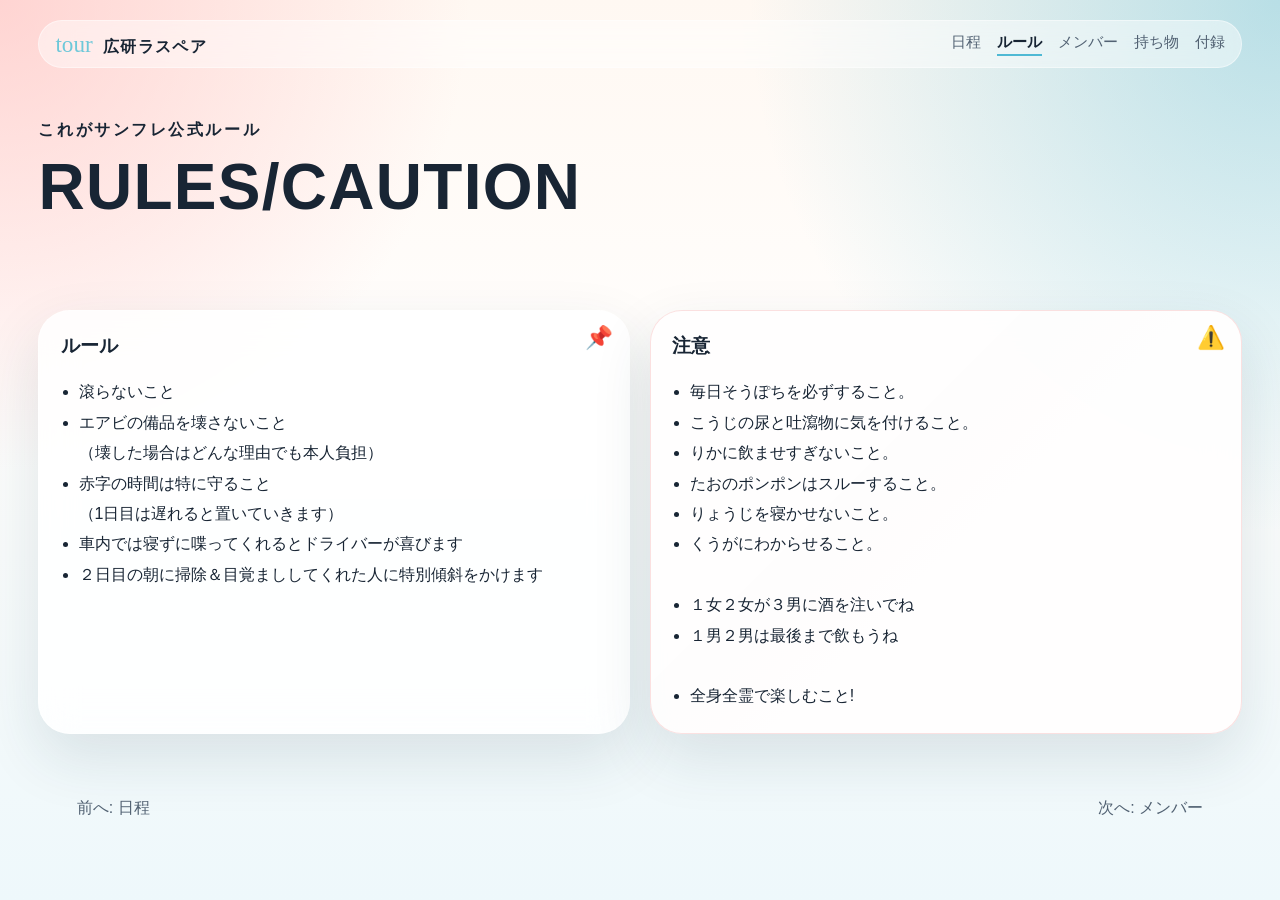
==== pages/rules.html @ 14bb3882 "Publish travel guide site" ====
<!DOCTYPE html>
<html lang="ja">
<head>
  <meta charset="UTF-8">
  <meta name="viewport" content="width=device-width, initial-scale=1.0">
  <title>ルール | 広研ラスペア tour</title>
  <meta name="description" content="広研ラスペア旅行のしおりのルールページ。公式ルールと注意メモを確認できます。">
  <link rel="stylesheet" href="../styles.css">
</head>
<body class="rules-page">
  <div class="page-shell subpage-shell">
    <nav class="topbar page-topbar">
      <a class="brand" href="../index.html">
        <span class="brand-script">tour</span>
        <span class="brand-main">広研ラスペア</span>
      </a>
      <div class="topbar-links">
        <a href="schedule.html">日程</a>
        <a class="is-active" href="rules.html">ルール</a>
        <a href="members.html">メンバー</a>
        <a href="packing.html">持ち物</a>
        <a href="appendix.html">付録</a>
      </div>
    </nav>

    <main>
      <header class="page-masthead">
        <p class="eyebrow">これがサンフレ公式ルール</p>
        <h1>RULES/CAUTION</h1>
      </header>

      <section class="section compact-section">
        <div class="rules-layout">
          <article class="rules-card">
            <h3>ルール</h3>
            <ul>
              <li>滾らないこと</li>
              <li>エアビの備品を壊さないこと<br>（壊した場合はどんな理由でも本人負担）</li>
              <li>赤字の時間は特に守ること<br>（1日目は遅れると置いていきます）</li>
              <li>車内では寝ずに喋ってくれるとドライバーが喜びます</li>
              <li>２日目の朝に掃除＆目覚まししてくれた人に特別傾斜をかけます</li>
            </ul>
          </article>

          <article class="rules-card warning">
            <h3>注意</h3>
            <ul>
              <li>毎日そうぽちを必ずすること。</li>
              <li>こうじの尿と吐瀉物に気を付けること。</li>
              <li>りかに飲ませすぎないこと。</li>
              <li>たおのポンポンはスルーすること。</li>
              <li>りょうじを寝かせないこと。</li>
              <li>くうがにわからせること。</li>
              <br>
              <li>１女２女が３男に酒を注いでね</li>
              <li>１男２男は最後まで飲もうね</li>
              <br>
              <li>全身全霊で楽しむこと!</li>
            </ul>
          </article>
        </div>
      </section>
    </main>

    <footer class="site-footer">
      <a href="schedule.html">前へ: 日程</a>
      <a href="members.html">次へ: メンバー</a>
    </footer>
  </div>
  <script src="../script.js"></script>
</body>
</html>
---- styles.css ----
:root {
  --bg: #fff8f2;
  --paper: rgba(255, 255, 255, 0.84);
  --line: rgba(31, 44, 58, 0.12);
  --ink: #182534;
  --muted: #526273;
  --ocean: #4fb9d4;
  --ocean-deep: #2381a3;
  --sunset: #ffb7b8;
  --accent: #6ec8d9;
  --danger: #e85a5a;
  --nomal: #000000;
  --shadow: 0 24px 60px rgba(25, 55, 75, 0.12);
  --radius-lg: 32px;
  --radius-md: 22px;
  --font-body: "Avenir Next", "Hiragino Sans", "Yu Gothic", sans-serif;
  --font-display: "Arial Narrow", "Avenir Next Condensed", "Hiragino Sans", sans-serif;
  --font-script: "Snell Roundhand", "Segoe Script", "Brush Script MT", cursive;
}

* {
  box-sizing: border-box;
}

html {
  scroll-behavior: smooth;
}

body {
  margin: 0;
  font-family: var(--font-body);
  color: var(--ink);
  background:
    radial-gradient(circle at top left, rgba(255, 183, 184, 0.55), transparent 30%),
    radial-gradient(circle at top right, rgba(79, 185, 212, 0.4), transparent 34%),
    linear-gradient(180deg, #fff8f2 0%, #fffdfb 35%, #eef8fb 100%);
}

.cover-intro {
  display: none;
}

a {
  color: inherit;
  text-decoration: none;
}

.page-shell {
  min-height: 100vh;
}

.subpage-shell {
  padding: 1.25rem clamp(1rem, 3vw, 2.5rem) 2rem;
}

.hero {
  position: relative;
  overflow: hidden;
  padding: 1.5rem clamp(1rem, 3vw, 2.5rem) 2.5rem;
}

.home-hero {
  min-height: 15rem;
  padding-bottom: 0;
}

.hero-backdrop {
  position: absolute;
  inset: 0;
  background:
    linear-gradient(135deg, rgba(255, 255, 255, 0.18), rgba(255, 255, 255, 0.68)),
    url("assets/images/cover-soft.png") center 22% / cover no-repeat;
  transform: scale(1.04);
}

.hero-backdrop::after {
  content: "";
  position: absolute;
  inset: auto 0 0;
  height: 40%;
  background: linear-gradient(180deg, transparent, rgba(255, 248, 242, 0.92) 55%, var(--bg));
}

.home-hero .hero-backdrop::after {
  height: 44%;
  background: linear-gradient(180deg, rgba(255, 248, 242, 0) 0%, rgba(255, 248, 242, 0.64) 24%, var(--bg) 66%);
}

.topbar {
  position: relative;
  z-index: 2;
  display: flex;
  align-items: center;
  justify-content: space-between;
  gap: 1rem;
  padding: 0.6rem 1rem;
  border: 1px solid rgba(255, 255, 255, 0.45);
  border-radius: 999px;
  background: rgba(255, 255, 255, 0.45);
  backdrop-filter: blur(16px);
}

.page-topbar {
  position: sticky;
  top: 1rem;
  z-index: 10;
}

.brand {
  display: inline-flex;
  align-items: baseline;
  gap: 0.65rem;
}

.brand-script,
.hero-script {
  font-family: var(--font-script);
  color: var(--accent);
}

.brand-script {
  font-size: 1.45rem;
}

.brand-main {
  font-family: var(--font-display);
  font-size: 1rem;
  font-weight: 800;
  letter-spacing: 0.08em;
}

.topbar-links {
  display: flex;
  flex-wrap: wrap;
  gap: 1rem;
  color: var(--muted);
  font-size: 0.95rem;
}

.topbar-links a {
  padding-bottom: 0.1rem;
  border-bottom: 2px solid transparent;
}

.topbar-links a.is-active {
  color: var(--ink);
  border-bottom-color: var(--ocean);
  font-weight: 700;
}

.hero-content {
  position: relative;
  z-index: 1;
  display: grid;
  grid-template-columns: minmax(0, 1.2fr) minmax(280px, 0.8fr);
  gap: 2rem;
  align-items: center;
  padding: clamp(3rem, 8vw, 6rem) 0 2rem;
}

.home-hero .hero-content {
  padding-bottom: 0;
}

.hero-copy {
  display: flex;
  justify-content: center;
  width: 100%;
}

.hero-cover-mark {
  width: min(25rem, 70vw);
  aspect-ratio: 1;
  border-radius: 50%;
  border: 10px solid rgba(255, 255, 255, 0.92);
  background:
    url("assets/images/cover.png") center 49% / 188% auto no-repeat,
    white;
  box-shadow: 0 30px 90px rgba(24, 37, 52, 0.16);
}

.eyebrow,
.section-kicker,
.day-badge,
.feature-label {
  font-family: var(--font-display);
  font-weight: 800;
  letter-spacing: 0.16em;
  text-transform: uppercase;
}

.hero-copy h1,
.page-masthead h1 {
  margin: 0.4rem 0 0.8rem;
  font-family: var(--font-display);
  line-height: 0.94;
  letter-spacing: 0.02em;
}

.hero-copy h1 {
  font-size: clamp(2.5rem, 7vw, 5.4rem);
}

.page-masthead h1 {
  font-size: clamp(2.4rem, 5vw, 4rem);
}

.lead,
.section-note,
.site-footer,
.feature-card p,
.summary-card p,
.timeline p {
  color: var(--muted);
}

.lead {
  max-width: 42rem;
  font-size: 1.07rem;
  line-height: 1.85;
}

.hero-actions,
.pdf-actions {
  display: flex;
  flex-wrap: wrap;
  gap: 0.9rem;
  margin-top: 1.5rem;
}

.button {
  display: inline-flex;
  align-items: center;
  justify-content: center;
  min-height: 3.2rem;
  padding: 0.85rem 1.3rem;
  border-radius: 999px;
  border: 1px solid transparent;
  font-weight: 700;
  transition: transform 180ms ease, box-shadow 180ms ease, background 180ms ease;
}

.button:hover,
.feature-card:hover {
  transform: translateY(-2px);
}

.button-primary {
  background: linear-gradient(135deg, var(--ocean-deep), var(--ocean));
  color: white;
  box-shadow: 0 18px 34px rgba(35, 129, 163, 0.24);
}

.button-secondary {
  background: rgba(255, 255, 255, 0.75);
  border-color: rgba(24, 37, 52, 0.08);
}

.hero-emblem {
  justify-self: center;
  width: min(24rem, 100%);
  aspect-ratio: 1;
  border-radius: 50%;
  border: 18px solid rgba(255, 255, 255, 0.82);
  background: rgba(255, 255, 255, 0.85);
  box-shadow: var(--shadow);
  display: grid;
  place-items: center;
  text-align: center;
  padding: 2.25rem;
}

.hero-emblem strong {
  display: block;
  font-family: var(--font-display);
  font-size: clamp(2.2rem, 5vw, 4rem);
  line-height: 0.95;
}

.hero-script {
  font-size: clamp(4rem, 9vw, 6.5rem);
  line-height: 0.8;
}

.hero-date,
.hero-sub {
  font-weight: 700;
}

.section {
  padding: clamp(1.5rem, 4vw, 3rem) clamp(1rem, 3vw, 2.5rem);
}

header.home-hero + main > .section:first-child {
  margin-top: -3.1rem;
  padding-top: 0.35rem;
}

.home-page .feature-grid {
}

.home-page .feature-card {
  min-height: 14.5rem;
  display: flex;
  flex-direction: column;
  justify-content: flex-start;
  gap: 0.9rem;
  padding: 1.65rem 1.6rem;
  background: rgba(255, 255, 255, 0.74);
  backdrop-filter: blur(16px);
}

.home-page .feature-card h3 {
  margin: 0;
  font-size: clamp(2.15rem, 3vw, 3rem);
  line-height: 0.98;
}

.home-page .feature-card > * {
  position: relative;
  z-index: 1;
}

.home-page .feature-card p {
  display: none;
}

.home-page .feature-label {
  margin-bottom: 0;
  font-size: 0.95rem;
  color: rgba(82, 98, 115, 0.9);
}

.home-page .feature-card::after {
  content: "";
  position: absolute;
  inset: 0;
  z-index: 0;
  border-radius: inherit;
  background-repeat: no-repeat;
  background-size: cover;
  opacity: 0.52;
  filter: saturate(1.04) contrast(1.02);
  -webkit-mask-image: linear-gradient(135deg, rgba(0, 0, 0, 0) 0 44%, rgba(0, 0, 0, 0.2) 58%, rgba(0, 0, 0, 0.7) 78%, rgba(0, 0, 0, 1) 100%);
  mask-image: linear-gradient(135deg, rgba(0, 0, 0, 0) 0 44%, rgba(0, 0, 0, 0.2) 58%, rgba(0, 0, 0, 0.7) 78%, rgba(0, 0, 0, 1) 100%);
}

.home-page .feature-card:nth-child(1)::after {
  background-image:
    linear-gradient(180deg, rgba(255, 255, 255, 0.08), rgba(255, 255, 255, 0.02)),
    url("assets/card-photos/card-roadtrip.jpg");
  background-position: center 62%;
}

.home-page .feature-card:nth-child(2)::after {
  background-image:
    linear-gradient(180deg, rgba(255, 255, 255, 0.1), rgba(255, 255, 255, 0.02)),
    url("assets/card-photos/card-rain.jpg");
  background-position: center 26%;
}

.home-page .feature-card:nth-child(3)::after {
  background-image:
    linear-gradient(180deg, rgba(255, 255, 255, 0.08), rgba(255, 255, 255, 0.02)),
    url("assets/images/cover-soft.png");
  background-position: center 54%;
}

.home-page .feature-card:nth-child(4)::after {
  background-image:
    linear-gradient(180deg, rgba(255, 255, 255, 0.1), rgba(255, 255, 255, 0.02)),
    url("assets/card-photos/card-suitcase.jpg");
  background-position: center 34%;
}

.home-page .feature-card:nth-child(5)::after {
  background-image:
    linear-gradient(180deg, rgba(255, 255, 255, 0.08), rgba(255, 255, 255, 0.02)),
    url("assets/card-photos/card-beach.jpg");
  background-position: center 44%;
}

.compact-section {
  padding-left: 0;
  padding-right: 0;
}

.section-heading,
.page-masthead {
  margin-bottom: 1.5rem;
}

.page-masthead {
  position: relative;
}

.section-heading h2 {
  margin: 0.35rem 0 0;
  font-family: var(--font-display);
  font-size: clamp(1.9rem, 4vw, 3.3rem);
  line-height: 1;
}

.page-masthead {
  padding: 2.25rem 0 0.5rem;
}

.feature-grid,
.summary-grid,
.schedule-grid,
.packing-grid,
.members-layout,
.rules-layout {
  display: grid;
  gap: 1.2rem;
}

.feature-grid {
  grid-template-columns: repeat(4, minmax(0, 1fr));
}

.feature-grid-five {
  grid-template-columns: repeat(5, minmax(0, 1fr));
}

.summary-grid {
  grid-template-columns: repeat(3, minmax(0, 1fr));
}

.schedule-grid {
  grid-template-columns: repeat(2, minmax(0, 1fr));
}

.schedule-tabs {
  display: grid;
  gap: 1.2rem;
}

.schedule-tablist {
  display: grid;
  grid-template-columns: repeat(2, minmax(0, 1fr));
  gap: 0.8rem;
}

.schedule-tab {
  display: flex;
  flex-direction: column;
  align-items: flex-start;
  gap: 0.3rem;
  width: 100%;
  padding: 1rem 1.2rem;
  border: 1px solid rgba(255, 255, 255, 0.55);
  border-radius: var(--radius-md);
  background: rgba(255, 255, 255, 0.62);
  color: var(--muted);
  box-shadow: var(--shadow);
  backdrop-filter: blur(16px);
  cursor: pointer;
  transition: transform 180ms ease, border-color 180ms ease, background 180ms ease, color 180ms ease;
}

.schedule-tab:hover {
  transform: translateY(-2px);
}

.schedule-tab.is-active {
  border-color: rgba(79, 185, 212, 0.55);
  background: rgba(255, 255, 255, 0.88);
  color: var(--ink);
}

.schedule-tab > span {
  font-family: var(--font-display);
  font-size: 0.8rem;
  font-weight: 800;
  letter-spacing: 0.16em;
  text-transform: uppercase;
  color: var(--ocean-deep);
}

.schedule-tab strong {
  font-family: var(--font-display);
  font-size: clamp(1.4rem, 2.4vw, 2rem);
  line-height: 1;
}

.day-sat {
  color: var(--ocean-deep);
}

.day-sun {
  color: var(--danger);
}

.schedule-panel {
  display: block;
}

.schedule-panel[hidden] {
  display: none !important;
}

.packing-grid {
  grid-template-columns: repeat(4, minmax(0, 1fr));
}

.members-layout {
  grid-template-columns: 1.1fr 0.9fr;
}

.rules-layout {
  grid-template-columns: repeat(2, minmax(0, 1fr));
}

.feature-card,
.summary-card,
.day-card,
.packing-card,
.memo-card,
.rules-card,
.members-card,
.pdf-frame {
  border: 1px solid rgba(255, 255, 255, 0.55);
  border-radius: var(--radius-lg);
  background: var(--paper);
  backdrop-filter: blur(18px);
  box-shadow: var(--shadow);
}

.feature-card,
.summary-card,
.day-card,
.packing-card,
.memo-card,
.rules-card,
.members-card {
  padding: 1.35rem;
}

.feature-card {
  transition: transform 180ms ease, box-shadow 180ms ease;
}

.feature-card,
.summary-card,
.packing-card,
.memo-card,
.rules-card,
.members-card {
  position: relative;
  overflow: hidden;
}

.feature-card::before,
.summary-card::before,
.packing-card::before,
.memo-card::before,
.rules-card::before,
.members-card::before {
  position: absolute;
  top: 1rem;
  right: 1rem;
  font-size: 1.4rem;
  line-height: 1;
}

.feature-card h3,
.summary-card strong,
.packing-card h3,
.memo-card h3,
.rules-card h3,
.members-card h3 {
  margin-top: 0;
}

.feature-card h3 {
  margin-bottom: 0.45rem;
  font-family: var(--font-display);
  font-size: 1.4rem;
}

.feature-label,
.summary-card span,
.member-group span {
  display: block;
  color: var(--muted);
  font-size: 0.88rem;
  margin-bottom: 0.35rem;
}

.summary-card strong {
  display: block;
  margin-bottom: 0.25rem;
  font-size: 1.12rem;
}

.day-card.alt {
  background:
    linear-gradient(180deg, rgba(255, 255, 255, 0.88), rgba(255, 255, 255, 0.88)),
    linear-gradient(135deg, rgba(110, 200, 217, 0.16), rgba(255, 183, 184, 0.16));
}

.day-card header {
  display: flex;
  align-items: end;
  justify-content: space-between;
  gap: 1rem;
  margin-bottom: 1rem;
}

.day-card h3 {
  margin: 0;
  font-family: var(--font-display);
  font-size: clamp(1.9rem, 3vw, 2.6rem);
}

.day-badge {
  color: var(--ocean-deep);
  font-size: 0.8rem;
}

.timeline {
  list-style: none;
  margin: 0;
  padding: 0;
}

.timeline li {
  display: grid;
  grid-template-columns: 5.25rem 1fr;
  gap: 1rem;
  padding: 1rem 0;
  border-top: 1px solid var(--line);
}

.timeline li:first-child {
  border-top: none;
}

.timeline time {
  color: var(--nomal);
  font-family: var(--font-display);
  font-size: 1.7rem;
  font-weight: 800;
}

.timeline time.time-alert,
.time-alert-text {
  color: var(--danger);
}

.time-alert-text {
  font-weight: 800;
}

.timeline strong {
  display: block;
  margin-bottom: 0.2rem;
}

.packing-card label {
  display: flex;
  gap: 0.7rem;
  align-items: center;
  padding: 0.5rem 0;
  border-bottom: 1px dashed rgba(24, 37, 52, 0.08);
}

.packing-card label:last-child {
  border-bottom: none;
}

input[type="checkbox"] {
  width: 1.05rem;
  height: 1.05rem;
  accent-color: var(--ocean-deep);
}

.memo-card {
  margin-top: 1.2rem;
  background:
    linear-gradient(180deg, rgba(255, 255, 255, 0.9), rgba(255, 255, 255, 0.9)),
    linear-gradient(135deg, rgba(255, 183, 184, 0.16), rgba(79, 185, 212, 0.12));
}

.memo-card ul,
.rules-card ul {
  margin: 0;
  padding-left: 1.1rem;
  line-height: 1.9;
}

.rules-card.warning {
  border-color: rgba(232, 90, 90, 0.18);
  background:
    linear-gradient(180deg, rgba(255, 255, 255, 0.92), rgba(255, 255, 255, 0.92)),
    linear-gradient(135deg, rgba(232, 90, 90, 0.1), rgba(255, 183, 184, 0.16));
}

.member-group + .member-group,
.route-entry + .route-entry {
  margin-top: 1rem;
  padding-top: 1rem;
  border-top: 1px solid var(--line);
}

.member-group p,
.route-entry p,
.route-entry strong {
  margin: 0;
  line-height: 1.8;
}

.pdf-frame {
  overflow: hidden;
  padding: 0;
}

.pdf-frame object {
  display: block;
  width: 100%;
  min-height: 75vh;
  border: 0;
  background: white;
}

.site-footer {
  display: flex;
  justify-content: space-between;
  gap: 1rem;
  padding: 1rem clamp(1rem, 3vw, 2.5rem) 2rem;
}

.home-page .feature-card:nth-child(1)::before,
.schedule-page .schedule-panel:first-of-type .day-card header::after {
  content: "🏖️";
}

.home-page .feature-card:nth-child(2)::before {
  content: "📌";
}

.home-page .feature-card:nth-child(3)::before {
  content: "🚗";
}

.home-page .feature-card:nth-child(4)::before {
  content: "🧳";
}

.home-page .feature-card:nth-child(5)::before {
  content: "📎";
}

.home-page .summary-card:nth-child(1)::before {
  content: "🕙";
}

.home-page .summary-card:nth-child(2)::before {
  content: "📱";
}

.home-page .summary-card:nth-child(3)::before {
  content: "📄";
}

.schedule-page .day-card header::after {
  content: "🌊";
  margin-left: auto;
  font-size: 1.9rem;
  line-height: 1;
}

.rules-page .rules-card:first-child::before {
  content: "📌";
}

.rules-page .rules-card.warning::before {
  content: "⚠️";
}

.members-page .members-card:first-child::before {
  content: "🧑‍🤝‍🧑";
}

.members-page .members-card:last-child::before {
  content: "🚗";
}

.packing-page .packing-card:nth-child(1)::before {
  content: "📱";
}

.packing-page .packing-card:nth-child(2)::before {
  content: "👕";
}

.packing-page .packing-card:nth-child(3)::before {
  content: "🧴";
}

.packing-page .packing-card:nth-child(4)::before {
  content: "🛟";
}

.packing-page .memo-card::before {
  content: "📝";
}

.appendix-page .pdf-actions::before {
  content: "📎 PDF";
  display: inline-flex;
  align-items: center;
  gap: 0.4rem;
  padding: 0.45rem 0.8rem;
  border-radius: 999px;
  background: rgba(255, 255, 255, 0.75);
  color: var(--ink);
  font-weight: 700;
}

.appendix-page .pdf-frame {
  position: relative;
}

.appendix-page .pdf-frame::before {
  content: "🪸";
  position: absolute;
  top: 1rem;
  right: 1rem;
  z-index: 1;
  font-size: 2rem;
}

@media (prefers-reduced-motion: no-preference) {
  .has-cover-intro .cover-intro {
    position: fixed;
    inset: 0;
    z-index: 40;
    display: grid;
    place-items: center;
    overflow: hidden;
    background:
      radial-gradient(circle at top, rgba(255, 183, 184, 0.5), transparent 38%),
      radial-gradient(circle at bottom, rgba(79, 185, 212, 0.32), transparent 32%),
      rgba(255, 248, 242, 0.92);
    animation: cover-intro-fade 2.8s ease forwards;
    pointer-events: none;
  }

  .has-cover-intro .cover-intro__glow {
    position: absolute;
    width: min(72vw, 68rem);
    aspect-ratio: 1;
    border-radius: 50%;
    background: radial-gradient(circle, rgba(255, 255, 255, 0.92), rgba(255, 255, 255, 0));
    filter: blur(10px);
    opacity: 0.95;
    animation: cover-intro-glow 2.8s ease forwards;
  }

  .has-cover-intro .cover-intro__art {
    position: relative;
    width: min(36vw, 34rem);
    aspect-ratio: 2617 / 3707;
    border-radius: 2rem;
    background:
      linear-gradient(180deg, rgba(255, 255, 255, 0.08), rgba(255, 255, 255, 0.08)),
      url("assets/images/cover.png") center / cover no-repeat;
    box-shadow:
      0 30px 90px rgba(24, 37, 52, 0.2),
      0 0 0 10px rgba(255, 255, 255, 0.42);
    animation: cover-intro-art 2.8s cubic-bezier(0.22, 0.61, 0.36, 1) forwards;
  }

  .has-cover-intro .page-shell {
    animation: cover-intro-page 2.8s ease forwards;
  }
}

@keyframes cover-intro-art {
  0% {
    opacity: 0;
    transform: scale(0.92) translateY(2rem);
  }

  18% {
    opacity: 1;
    transform: scale(1) translateY(0);
  }

  62% {
    opacity: 1;
    transform: scale(1) translateY(0);
  }

  100% {
    opacity: 0;
    transform: scale(1.06) translateY(-1.2rem);
  }
}

@keyframes cover-intro-fade {
  0%,
  72% {
    opacity: 1;
    visibility: visible;
  }

  100% {
    opacity: 0;
    visibility: hidden;
  }
}

@keyframes cover-intro-glow {
  0%,
  62% {
    opacity: 0.95;
    transform: scale(0.9);
  }

  100% {
    opacity: 0;
    transform: scale(1.2);
  }
}

@keyframes cover-intro-page {
  0%,
  58% {
    filter: blur(8px);
  }

  100% {
    filter: blur(0);
  }
}

@media (max-width: 980px) {
  .has-cover-intro .cover-intro__glow {
    width: min(96vw, 38rem);
  }

  .has-cover-intro .cover-intro__art {
    width: min(68vw, 19rem);
    border-radius: 1.4rem;
    box-shadow:
      0 20px 56px rgba(24, 37, 52, 0.18),
      0 0 0 8px rgba(255, 255, 255, 0.38);
  }

  .has-cover-intro .cover-intro,
  .has-cover-intro .page-shell,
  .has-cover-intro .cover-intro__glow,
  .has-cover-intro .cover-intro__art {
    animation-duration: 2.35s;
  }

  .hero-content,
  .feature-grid,
  .summary-grid,
  .schedule-grid,
  .packing-grid,
  .rules-layout,
  .members-layout {
    grid-template-columns: 1fr;
  }

  .hero-emblem {
    width: min(19rem, 86vw);
  }

  .topbar {
    border-radius: 28px;
    align-items: flex-start;
    flex-direction: column;
  }

  .schedule-tablist {
    grid-template-columns: repeat(2, minmax(0, 1fr));
  }
}

@media (max-width: 720px) {
  .home-page .feature-card {
    min-height: 11.5rem;
    gap: 0.55rem;
    padding: 1.25rem 1.2rem;
  }

  .home-page .feature-card h3 {
    font-size: clamp(2rem, 10vw, 2.45rem);
  }

  .home-page .feature-label {
    font-size: 0.82rem;
  }

  .home-page .feature-card::after {
    opacity: 0.58;
  }

  .schedule-tablist {
    grid-template-columns: repeat(2, minmax(0, 1fr));
    gap: 0.65rem;
  }

  .schedule-tab {
    justify-content: center;
    min-height: 5.4rem;
    padding: 0.95rem 0.85rem;
  }

  .schedule-tab strong {
    font-size: clamp(1.1rem, 5.4vw, 1.45rem);
  }

  .hero-backdrop {
    background-position: center 8%;
  }

  .hero-copy h1,
  .page-masthead h1 {
    font-size: clamp(2.2rem, 14vw, 4rem);
  }

  .hero-content {
    gap: 1.2rem;
    padding-bottom: 1rem;
  }

  .hero-cover-mark {
    width: min(19rem, 72vw);
    border-width: 8px;
    background-size: 198% auto;
  }

  .hero-emblem {
    display: none;
  }

  .timeline li {
    grid-template-columns: 1fr;
    gap: 0.3rem;
  }

  .timeline time {
    font-size: 1.5rem;
  }

  .site-footer {
    flex-direction: column;
  }
}

.promo-popup {
  position: fixed;
  inset: 0;
  z-index: 50;
  display: grid;
  place-items: center;
  padding: 1.25rem;
  opacity: 0;
  pointer-events: none;
  transition: opacity 180ms ease;
}

.promo-popup.is-visible {
  opacity: 1;
  pointer-events: auto;
}

.promo-popup__backdrop {
  position: absolute;
  inset: 0;
  background: rgba(24, 37, 52, 0.26);
  backdrop-filter: blur(8px);
}

.promo-popup__panel {
  position: relative;
  width: min(24rem, calc(100vw - 2.5rem));
  aspect-ratio: 1;
  padding: 0.85rem;
  border-radius: 2rem;
  background: rgba(255, 255, 255, 0.96);
  box-shadow: 0 28px 90px rgba(24, 37, 52, 0.28);
  transform: translateY(16px) scale(0.96);
  transition: transform 220ms ease;
}

.promo-popup.is-visible .promo-popup__panel {
  transform: translateY(0) scale(1);
}

.promo-popup__close {
  position: absolute;
  top: 1rem;
  right: 1rem;
  z-index: 2;
  width: 2.2rem;
  height: 2.2rem;
  border: 0;
  border-radius: 999px;
  background: rgba(24, 37, 52, 0.62);
  color: white;
  font-size: 1.15rem;
  cursor: pointer;
}

.promo-popup__link {
  position: relative;
  display: block;
  width: 100%;
  height: 100%;
  overflow: hidden;
  border-radius: 1.5rem;
  background: #e9eef4;
}

.promo-popup__image {
  display: block;
  width: 100%;
  height: 100%;
  object-fit: cover;
}

.promo-popup__link::after {
  content: "";
  position: absolute;
  inset: auto 0 0;
  height: 48%;
  background: linear-gradient(180deg, rgba(24, 37, 52, 0) 0%, rgba(24, 37, 52, 0.8) 100%);
}

.promo-popup__badge,
.promo-popup__copy {
  position: absolute;
  z-index: 1;
}

.promo-popup__badge {
  top: 1rem;
  left: 1rem;
  display: inline-flex;
  align-items: center;
  padding: 0.45rem 0.75rem;
  border-radius: 999px;
  background: rgba(255, 255, 255, 0.92);
  color: var(--danger);
  font-family: var(--font-display);
  font-size: 0.8rem;
  font-weight: 800;
  letter-spacing: 0.16em;
}

.promo-popup__copy {
  right: 1rem;
  bottom: 1rem;
  left: 1rem;
  display: grid;
  gap: 0.3rem;
  color: white;
}

.promo-popup__copy strong {
  display: inline-flex;
  width: fit-content;
  align-items: center;
  padding: 0.55rem 0.85rem;
  border-radius: 999px;
  background: linear-gradient(135deg, #ff6b7e, #ff9c6b);
  font-family: var(--font-display);
  font-size: clamp(1.35rem, 4vw, 1.8rem);
  line-height: 1;
  letter-spacing: 0.06em;
  box-shadow: 0 12px 24px rgba(255, 107, 126, 0.35);
}

.promo-popup__copy span {
  font-size: 0.88rem;
  font-weight: 700;
  letter-spacing: 0.16em;
  text-transform: uppercase;
}

@media (max-width: 720px) {
  .promo-popup__panel {
    width: min(20rem, calc(100vw - 1.5rem));
    padding: 0.7rem;
    border-radius: 1.5rem;
  }

  .promo-popup__link {
    border-radius: 1.15rem;
  }

  .promo-popup__copy strong {
    font-size: 1.2rem;
  }
}
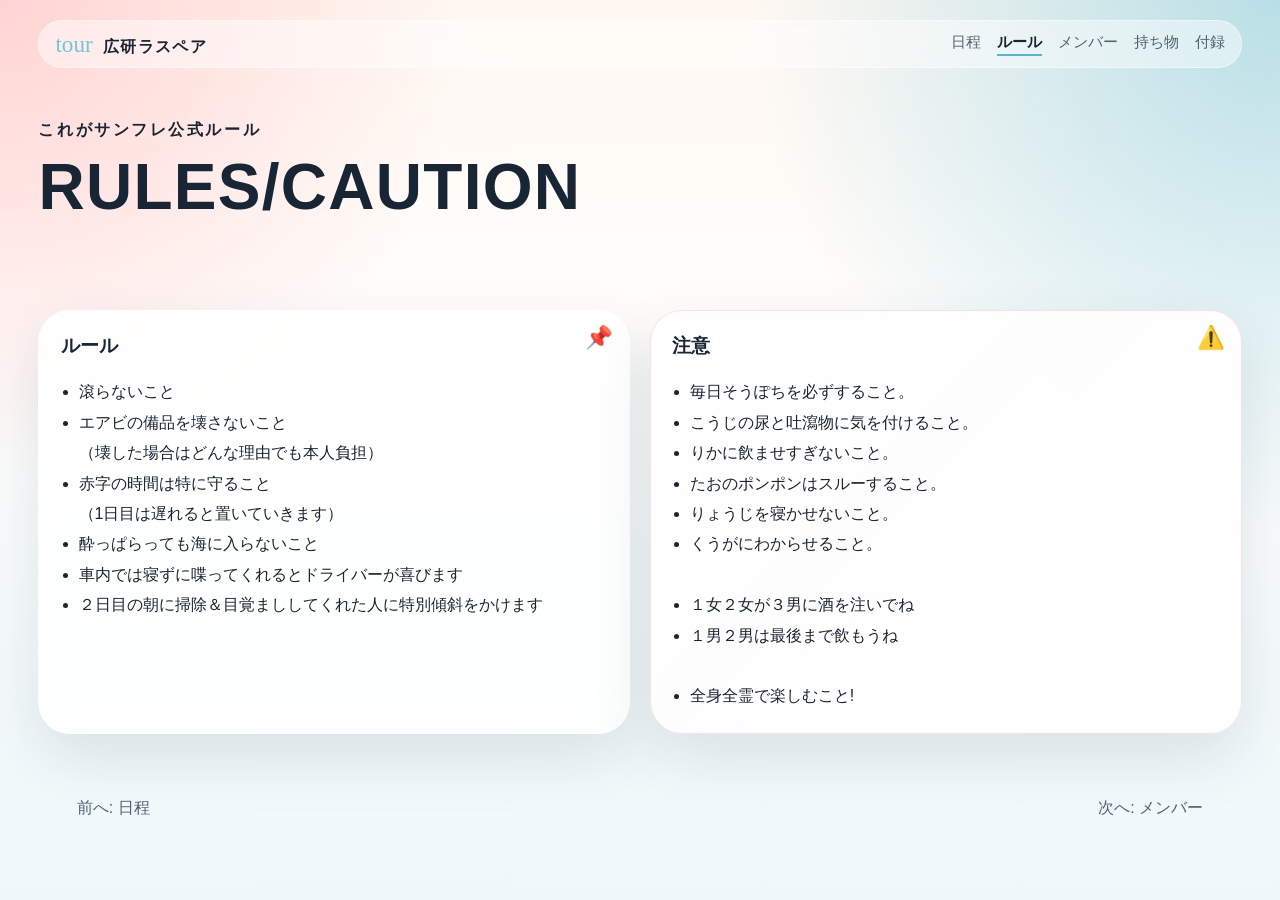
==== commit 12ffe567: "よい" ====
--- a/pages/rules.html
+++ b/pages/rules.html
@@ -37,6 +37,7 @@
               <li>滾らないこと</li>
               <li>エアビの備品を壊さないこと<br>（壊した場合はどんな理由でも本人負担）</li>
               <li>赤字の時間は特に守ること<br>（1日目は遅れると置いていきます）</li>
+              <li>酔っぱらっても海に入らないこと</li>
               <li>車内では寝ずに喋ってくれるとドライバーが喜びます</li>
               <li>２日目の朝に掃除＆目覚まししてくれた人に特別傾斜をかけます</li>
             </ul>
--- a/styles.css
+++ b/styles.css
@@ -296,16 +296,16 @@
   padding-top: 0.35rem;
 }
 
-.home-page .feature-grid {
-}
+
 
 .home-page .feature-card {
+  --home-card-art-width: clamp(8.8rem, 31%, 11.4rem);
   min-height: 14.5rem;
   display: flex;
   flex-direction: column;
   justify-content: flex-start;
   gap: 0.9rem;
-  padding: 1.65rem 1.6rem;
+  padding: 1.65rem calc(var(--home-card-art-width) + 1.35rem) 1.65rem 1.6rem;
   background: rgba(255, 255, 255, 0.74);
   backdrop-filter: blur(16px);
 }
@@ -334,50 +334,45 @@
 .home-page .feature-card::after {
   content: "";
   position: absolute;
-  inset: 0;
+  top: 0.55rem;
+  right: 0.55rem;
+  bottom: 0.55rem;
+  width: var(--home-card-art-width);
   z-index: 0;
-  border-radius: inherit;
+  border-radius: 1.45rem;
+  border-left: 1px solid rgba(24, 37, 52, 0.08);
   background-repeat: no-repeat;
   background-size: cover;
-  opacity: 0.52;
-  filter: saturate(1.04) contrast(1.02);
-  -webkit-mask-image: linear-gradient(135deg, rgba(0, 0, 0, 0) 0 44%, rgba(0, 0, 0, 0.2) 58%, rgba(0, 0, 0, 0.7) 78%, rgba(0, 0, 0, 1) 100%);
-  mask-image: linear-gradient(135deg, rgba(0, 0, 0, 0) 0 44%, rgba(0, 0, 0, 0.2) 58%, rgba(0, 0, 0, 0.7) 78%, rgba(0, 0, 0, 1) 100%);
+  background-position: center center;
+  box-shadow:
+    inset 1px 0 0 rgba(255, 255, 255, 0.4),
+    -10px 0 18px rgba(255, 255, 255, 0.34);
+  filter: saturate(1.03) contrast(1.02);
 }
 
 .home-page .feature-card:nth-child(1)::after {
-  background-image:
-    linear-gradient(180deg, rgba(255, 255, 255, 0.08), rgba(255, 255, 255, 0.02)),
-    url("assets/card-photos/card-roadtrip.jpg");
-  background-position: center 62%;
+  background-image: url("assets/card-photos/card-1.jpg");
+  background-position: center 16%;
 }
 
 .home-page .feature-card:nth-child(2)::after {
-  background-image:
-    linear-gradient(180deg, rgba(255, 255, 255, 0.1), rgba(255, 255, 255, 0.02)),
-    url("assets/card-photos/card-rain.jpg");
-  background-position: center 26%;
+  background-image: url("assets/card-photos/card-2.jpg");
+  background-position: center 17%;
 }
 
 .home-page .feature-card:nth-child(3)::after {
-  background-image:
-    linear-gradient(180deg, rgba(255, 255, 255, 0.08), rgba(255, 255, 255, 0.02)),
-    url("assets/images/cover-soft.png");
-  background-position: center 54%;
+  background-image: url("assets/card-photos/card-3.jpg");
+  background-position: center 34%;
 }
 
 .home-page .feature-card:nth-child(4)::after {
-  background-image:
-    linear-gradient(180deg, rgba(255, 255, 255, 0.1), rgba(255, 255, 255, 0.02)),
-    url("assets/card-photos/card-suitcase.jpg");
-  background-position: center 34%;
+  background-image: url("assets/card-photos/card-4.jpg");
+  background-position: center 18%;
 }
 
 .home-page .feature-card:nth-child(5)::after {
-  background-image:
-    linear-gradient(180deg, rgba(255, 255, 255, 0.08), rgba(255, 255, 255, 0.02)),
-    url("assets/card-photos/card-beach.jpg");
-  background-position: center 44%;
+  background-image: url("assets/card-photos/card-5.jpg");
+  background-position: center 14%;
 }
 
 .compact-section {
@@ -423,6 +418,24 @@
   grid-template-columns: repeat(5, minmax(0, 1fr));
 }
 
+@media (min-width: 981px) {
+  .home-page .feature-grid-five {
+    grid-template-columns: repeat(6, minmax(0, 1fr));
+  }
+
+  .home-page .feature-grid-five > .feature-card {
+    grid-column: span 2;
+  }
+
+  .home-page .feature-grid-five > .feature-card:nth-child(4) {
+    grid-column: 2 / span 2;
+  }
+
+  .home-page .feature-grid-five > .feature-card:nth-child(5) {
+    grid-column: 4 / span 2;
+  }
+}
+
 .summary-grid {
   grid-template-columns: repeat(3, minmax(0, 1fr));
 }
@@ -449,24 +462,29 @@
   gap: 0.3rem;
   width: 100%;
   padding: 1rem 1.2rem;
-  border: 1px solid rgba(255, 255, 255, 0.55);
+  border: 1px solid rgba(24, 37, 52, 0.06);
   border-radius: var(--radius-md);
-  background: rgba(255, 255, 255, 0.62);
-  color: var(--muted);
-  box-shadow: var(--shadow);
-  backdrop-filter: blur(16px);
+  background: rgba(255, 255, 255, 0.42);
+  color: rgba(82, 98, 115, 0.72);
+  box-shadow: 0 12px 28px rgba(25, 55, 75, 0.08);
+  backdrop-filter: blur(12px);
+  opacity: 0.74;
   cursor: pointer;
   transition: transform 180ms ease, border-color 180ms ease, background 180ms ease, color 180ms ease;
 }
 
 .schedule-tab:hover {
-  transform: translateY(-2px);
+  transform: translateY(-1px);
+  opacity: 0.86;
 }
 
 .schedule-tab.is-active {
   border-color: rgba(79, 185, 212, 0.55);
   background: rgba(255, 255, 255, 0.88);
   color: var(--ink);
+  box-shadow: var(--shadow);
+  backdrop-filter: blur(16px);
+  opacity: 1;
 }
 
 .schedule-tab > span {
@@ -475,6 +493,10 @@
   font-weight: 800;
   letter-spacing: 0.16em;
   text-transform: uppercase;
+  color: rgba(35, 129, 163, 0.78);
+}
+
+.schedule-tab.is-active > span {
   color: var(--ocean-deep);
 }
 
@@ -984,9 +1006,11 @@
 
 @media (max-width: 720px) {
   .home-page .feature-card {
+    --home-card-art-width: 8.6rem;
     min-height: 11.5rem;
     gap: 0.55rem;
     padding: 1.25rem 1.2rem;
+    padding-right: calc(var(--home-card-art-width) + 1rem);
   }
 
   .home-page .feature-card h3 {
@@ -998,7 +1022,10 @@
   }
 
   .home-page .feature-card::after {
-    opacity: 0.58;
+    top: 0.45rem;
+    right: 0.45rem;
+    bottom: 0.45rem;
+    border-radius: 1.2rem;
   }
 
   .schedule-tablist {
@@ -1084,8 +1111,12 @@
   aspect-ratio: 1;
   padding: 0.85rem;
   border-radius: 2rem;
-  background: rgba(255, 255, 255, 0.96);
-  box-shadow: 0 28px 90px rgba(24, 37, 52, 0.28);
+  background:
+    linear-gradient(135deg, rgba(255, 255, 255, 0.98), rgba(255, 255, 255, 0.92)),
+    linear-gradient(135deg, rgba(255, 107, 126, 0.18), rgba(255, 196, 91, 0.14));
+  box-shadow:
+    0 28px 90px rgba(24, 37, 52, 0.28),
+    0 0 0 1px rgba(255, 255, 255, 0.72);
   transform: translateY(16px) scale(0.96);
   transition: transform 220ms ease;
 }
@@ -1117,6 +1148,17 @@
   overflow: hidden;
   border-radius: 1.5rem;
   background: #e9eef4;
+  isolation: isolate;
+}
+
+.promo-popup__link::before {
+  content: "";
+  position: absolute;
+  inset: 0;
+  z-index: 0;
+  background:
+    radial-gradient(circle at top right, rgba(255, 217, 91, 0.58), transparent 28%),
+    radial-gradient(circle at left, rgba(255, 107, 126, 0.3), transparent 36%);
 }
 
 .promo-popup__image {
@@ -1130,6 +1172,7 @@
   content: "";
   position: absolute;
   inset: auto 0 0;
+  z-index: 0;
   height: 48%;
   background: linear-gradient(180deg, rgba(24, 37, 52, 0) 0%, rgba(24, 37, 52, 0.8) 100%);
 }
@@ -1147,12 +1190,13 @@
   align-items: center;
   padding: 0.45rem 0.75rem;
   border-radius: 999px;
-  background: rgba(255, 255, 255, 0.92);
-  color: var(--danger);
+  background: linear-gradient(135deg, #ff4d6d, #ff9f43);
+  color: white;
   font-family: var(--font-display);
   font-size: 0.8rem;
   font-weight: 800;
   letter-spacing: 0.16em;
+  box-shadow: 0 12px 24px rgba(255, 77, 109, 0.3);
 }
 
 .promo-popup__copy {
@@ -1160,29 +1204,95 @@
   bottom: 1rem;
   left: 1rem;
   display: grid;
-  gap: 0.3rem;
+  gap: 0.45rem;
   color: white;
+}
+
+.promo-popup__meta {
+  display: inline-flex;
+  width: fit-content;
+  align-items: center;
+  padding: 0.28rem 0.55rem;
+  border-radius: 999px;
+  background: rgba(255, 255, 255, 0.16);
+  backdrop-filter: blur(10px);
+  font-size: 0.72rem;
+  font-weight: 800;
+  letter-spacing: 0.18em;
+  text-transform: uppercase;
 }
 
 .promo-popup__copy strong {
   display: inline-flex;
   width: fit-content;
   align-items: center;
-  padding: 0.55rem 0.85rem;
-  border-radius: 999px;
-  background: linear-gradient(135deg, #ff6b7e, #ff9c6b);
   font-family: var(--font-display);
   font-size: clamp(1.35rem, 4vw, 1.8rem);
-  line-height: 1;
-  letter-spacing: 0.06em;
-  box-shadow: 0 12px 24px rgba(255, 107, 126, 0.35);
-}
-
-.promo-popup__copy span {
-  font-size: 0.88rem;
+  line-height: 1.05;
+  letter-spacing: 0.03em;
+  text-shadow: 0 8px 24px rgba(24, 37, 52, 0.38);
+}
+
+.promo-popup__copy p {
+  margin: 0;
+  font-size: 0.92rem;
   font-weight: 700;
-  letter-spacing: 0.16em;
-  text-transform: uppercase;
+  color: rgba(255, 255, 255, 0.94);
+}
+
+.promo-popup__cta {
+  display: inline-flex;
+  width: fit-content;
+  align-items: center;
+  justify-content: center;
+  min-height: 2.65rem;
+  padding: 0.6rem 1rem;
+  border-radius: 999px;
+  background: linear-gradient(135deg, #ffffff, #ffe7a0);
+  color: #2d3748;
+  font-size: 0.86rem;
+  font-weight: 700;
+  letter-spacing: 0.08em;
+  box-shadow: 0 16px 28px rgba(24, 37, 52, 0.22);
+}
+
+.promo-popup--lucky .promo-popup__panel {
+  background:
+    linear-gradient(135deg, rgba(255, 248, 252, 0.98), rgba(255, 240, 249, 0.94)),
+    linear-gradient(135deg, rgba(255, 137, 186, 0.24), rgba(255, 196, 91, 0.12));
+}
+
+.promo-popup--lucky .promo-popup__link::before {
+  background:
+    radial-gradient(circle at top right, rgba(255, 176, 215, 0.62), transparent 28%),
+    radial-gradient(circle at left, rgba(255, 107, 126, 0.28), transparent 36%);
+}
+
+.promo-popup--lucky .promo-popup__badge {
+  background: linear-gradient(135deg, #ff4fa2, #ff8cc7);
+  box-shadow: 0 12px 24px rgba(255, 79, 162, 0.34);
+}
+
+.promo-popup--lucky .promo-popup__meta {
+  background: rgba(255, 214, 236, 0.2);
+}
+
+.promo-popup--lucky .promo-popup__copy strong {
+  color: #ff9ac7;
+  text-shadow:
+    0 10px 24px rgba(24, 37, 52, 0.34),
+    0 0 18px rgba(255, 120, 181, 0.24);
+}
+
+.promo-popup--lucky .promo-popup__copy p {
+  color: #ffc6e0;
+  font-size: 1rem;
+  font-weight: 800;
+}
+
+.promo-popup--lucky .promo-popup__cta {
+  background: linear-gradient(135deg, #fff7fb, #ffd0e8);
+  color: #b43c7c;
 }
 
 @media (max-width: 720px) {
@@ -1199,4 +1309,8 @@
   .promo-popup__copy strong {
     font-size: 1.2rem;
   }
-}
+
+  .promo-popup__copy p {
+    font-size: 0.85rem;
+  }
+}
